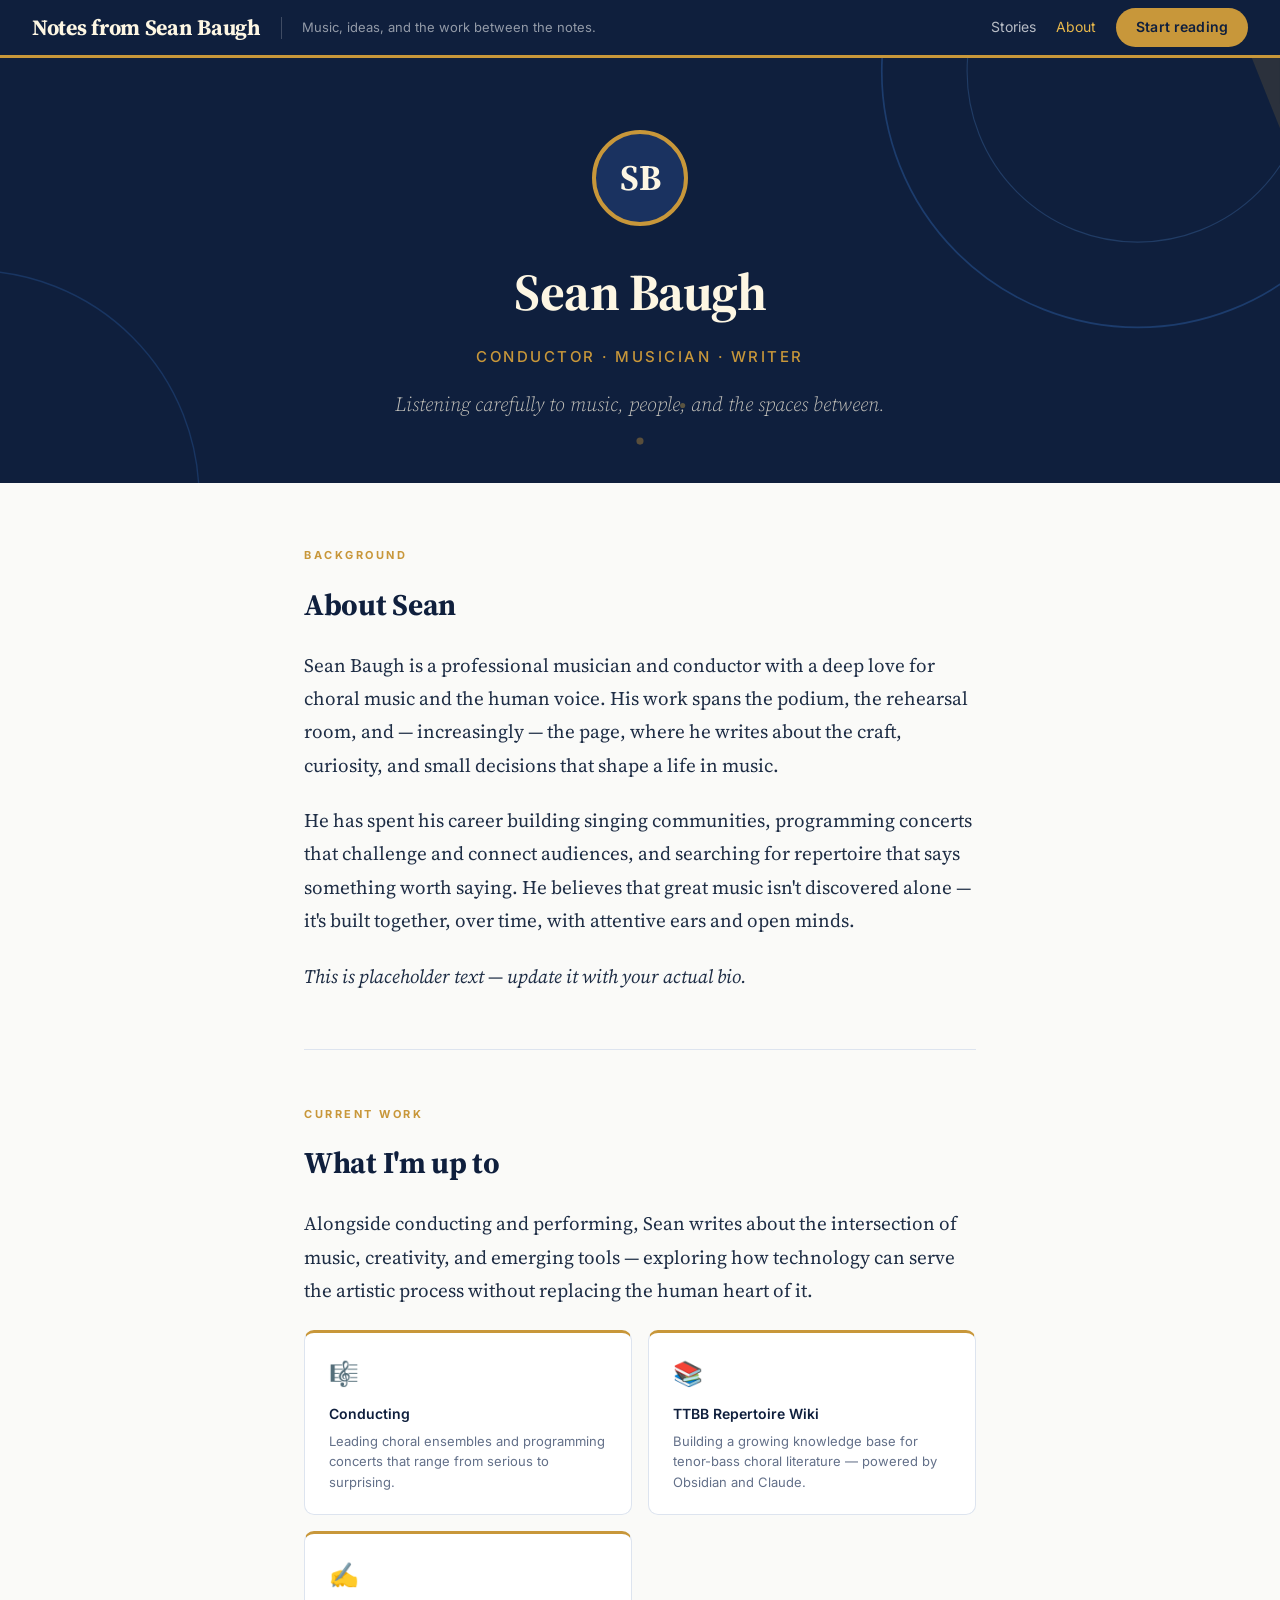
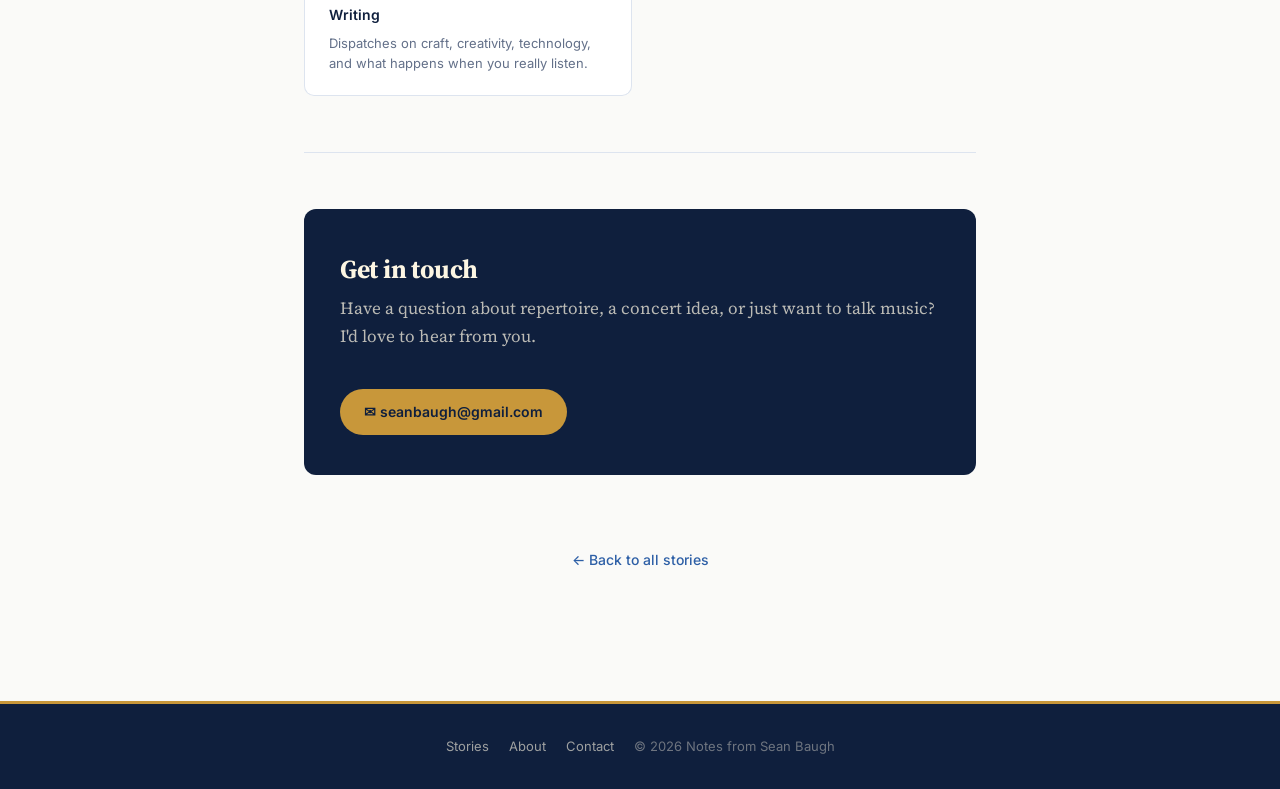
==== pages/about.html @ 3ece3f8c "Another commit" ====
<!DOCTYPE html>
<html lang="en">
<head>
  <meta charset="UTF-8" />
  <meta name="viewport" content="width=device-width, initial-scale=1.0" />
  <title>About — Notes from Sean Baugh</title>
  <style>
@import url('https://fonts.googleapis.com/css2?family=Source+Serif+4:ital,opsz,wght@0,8..60,300;0,8..60,400;0,8..60,600;0,8..60,700;1,8..60,300;1,8..60,400;1,8..60,600&family=Inter:wght@300;400;500;600&display=swap');
*,*::before,*::after{box-sizing:border-box;margin:0;padding:0}
:root{--navy:#0f1f3d;--navy-mid:#1a3260;--blue:#2d5fa6;--blue-light:#4a7fc1;--sky:#d6e4f5;--gold:#c8973a;--amber:#e8b84b;--cream:#fdf6e3;--beige:#f5ead0;--sand:#e8d9b8;--white:#ffffff;--off-white:#fafaf8;--near-black:#111827;--dark-text:#1e2d45;--mid-gray:#637089;--border:#dde4ef;--serif:'Source Serif 4','Georgia',serif;--sans:'Inter',-apple-system,BlinkMacSystemFont,'Segoe UI',sans-serif}
html{font-size:16px;scroll-behavior:smooth}
body{background:var(--off-white);color:var(--dark-text);font-family:var(--sans);-webkit-font-smoothing:antialiased;line-height:1.6}
a{color:inherit;text-decoration:none}
img{max-width:100%;height:auto;display:block}
.m-nav{position:sticky;top:0;z-index:200;background:var(--navy);border-bottom:3px solid var(--gold);height:58px;display:flex;align-items:center;padding:0 32px;gap:20px}
.m-nav-logo{font-family:var(--serif);font-size:22px;font-weight:700;letter-spacing:-.3px;color:var(--cream);flex-shrink:0;text-decoration:none}
.m-nav-divider{width:1px;height:22px;background:rgba(255,255,255,.2);flex-shrink:0}
.m-nav-tagline{font-family:var(--sans);font-size:13px;color:rgba(255,255,255,.55);flex:1;white-space:nowrap;overflow:hidden;text-overflow:ellipsis}
.m-nav-right{display:flex;align-items:center;gap:20px;flex-shrink:0}
.m-nav-link{font-size:14px;color:rgba(255,255,255,.7);transition:color .15s}
.m-nav-link:hover{color:var(--amber)}
.m-nav-cta{background:var(--gold);color:var(--navy);font-size:14px;font-weight:600;padding:8px 20px;border-radius:100px;transition:background .15s,transform .1s;letter-spacing:.01em}
.m-nav-cta:hover{background:var(--amber);transform:translateY(-1px)}
.m-footer{background:var(--navy);border-top:3px solid var(--gold);padding:32px;display:flex;flex-wrap:wrap;gap:20px;align-items:center;justify-content:center}
.m-footer-link{font-size:13px;color:rgba(253,246,227,.6);transition:color .15s}
.m-footer-link:hover{color:var(--amber)}
.m-footer-copy{font-size:13px;color:rgba(253,246,227,.4)}
@media(max-width:600px){.m-nav-tagline,.m-nav-divider{display:none}.m-nav{padding:0 20px}}
    /* ---- About-page specific layout ---- */
    /* ---- About-page specific layout ---- */
    .m-about-hero {
      background: var(--navy);
      padding: 72px 24px 64px;
      text-align: center;
      position: relative;
      overflow: hidden;
    }
    .m-about-hero::before {
      content: '';
      position: absolute;
      inset: 0;
      background-image: url("data:image/svg+xml,%3Csvg xmlns='http://www.w3.org/2000/svg' width='900' height='400' viewBox='0 0 900 400'%3E%3Ccircle cx='800' cy='60' r='180' fill='none' stroke='%232d5fa6' stroke-width='1.2' opacity='0.45'/%3E%3Ccircle cx='800' cy='60' r='120' fill='none' stroke='%234a7fc1' stroke-width='0.8' opacity='0.3'/%3E%3Ccircle cx='-20' cy='360' r='160' fill='none' stroke='%232d5fa6' stroke-width='1' opacity='0.35'/%3E%3Cpolygon points='860,0 900,0 900,100' fill='%23c8973a' opacity='0.15'/%3E%3Ccircle cx='450' cy='320' r='2.5' fill='%23c8973a' opacity='0.4'/%3E%3Ccircle cx='480' cy='295' r='1.8' fill='%23e8b84b' opacity='0.35'/%3E%3C/svg%3E");
      background-size: cover;
      background-position: center;
      pointer-events: none;
    }
    .m-about-hero-inner {
      position: relative;
      z-index: 1;
      max-width: 640px;
      margin: 0 auto;
    }
    .m-about-avatar {
      width: 96px;
      height: 96px;
      border-radius: 50%;
      background: var(--navy-mid);
      border: 4px solid var(--gold);
      display: flex;
      align-items: center;
      justify-content: center;
      font-family: var(--serif);
      font-size: 36px;
      font-weight: 700;
      color: var(--cream);
      margin: 0 auto 24px;
    }
    .m-about-hero-name {
      font-family: var(--serif);
      font-size: clamp(32px, 5vw, 52px);
      font-weight: 700;
      color: var(--cream);
      letter-spacing: -0.5px;
      margin-bottom: 12px;
    }
    .m-about-hero-role {
      font-family: var(--sans);
      font-size: 15px;
      font-weight: 500;
      color: var(--gold);
      text-transform: uppercase;
      letter-spacing: 2.5px;
      margin-bottom: 20px;
    }
    .m-about-hero-tagline {
      font-family: var(--serif);
      font-size: 20px;
      font-style: italic;
      font-weight: 300;
      color: rgba(253,246,227,0.75);
      line-height: 1.5;
    }

    /* ---- Content sections ---- */
    .m-about-body {
      max-width: 720px;
      margin: 0 auto;
      padding: 64px 24px 80px;
    }
    .m-about-section {
      margin-bottom: 56px;
    }
    .m-about-section-label {
      font-family: var(--sans);
      font-size: 11px;
      font-weight: 700;
      color: var(--gold);
      text-transform: uppercase;
      letter-spacing: 2.5px;
      margin-bottom: 16px;
    }
    .m-about-section h2 {
      font-family: var(--serif);
      font-size: 30px;
      font-weight: 700;
      color: var(--navy);
      letter-spacing: -0.3px;
      margin-bottom: 20px;
    }
    .m-about-section p {
      font-family: var(--serif);
      font-size: 19px;
      line-height: 1.75;
      color: var(--dark-text);
      margin-bottom: 1.4rem;
    }
    .m-about-divider {
      border: none;
      border-top: 1px solid var(--border);
      margin: 0 0 56px;
    }

    /* ---- Role cards ---- */
    .m-role-grid {
      display: grid;
      grid-template-columns: repeat(auto-fit, minmax(240px, 1fr));
      gap: 16px;
      margin-top: 8px;
    }
    .m-role-card {
      background: var(--white);
      border: 1px solid var(--border);
      border-radius: 10px;
      padding: 22px 24px;
      border-top: 3px solid var(--gold);
    }
    .m-role-card-icon {
      font-size: 24px;
      margin-bottom: 10px;
    }
    .m-role-card-title {
      font-family: var(--sans);
      font-size: 14px;
      font-weight: 600;
      color: var(--navy);
      margin-bottom: 6px;
    }
    .m-role-card-desc {
      font-family: var(--sans);
      font-size: 13px;
      color: var(--mid-gray);
      line-height: 1.55;
    }

    /* ---- Contact section ---- */
    .m-contact-block {
      background: var(--navy);
      border-radius: 12px;
      padding: 40px 36px;
      color: var(--cream);
      display: flex;
      flex-direction: column;
      gap: 16px;
    }
    .m-contact-block h2 {
      font-family: var(--serif);
      font-size: 26px;
      font-weight: 700;
      color: var(--cream);
      margin-bottom: 4px;
    }
    .m-contact-block p {
      font-family: var(--serif);
      font-size: 17px;
      color: rgba(253,246,227,0.72);
      line-height: 1.65;
    }
    .m-contact-email {
      display: inline-flex;
      align-items: center;
      gap: 8px;
      background: var(--gold);
      color: var(--navy);
      font-family: var(--sans);
      font-size: 14px;
      font-weight: 600;
      padding: 12px 24px;
      border-radius: 100px;
      width: fit-content;
      transition: background 0.15s, transform 0.1s;
    }
    .m-contact-email:hover {
      background: var(--amber);
      transform: translateY(-1px);
    }

    /* ---- Back to stories CTA ---- */
    .m-about-cta-row {
      text-align: center;
      padding: 16px 0 48px;
    }
    .m-about-cta-row a {
      font-family: var(--sans);
      font-size: 14px;
      color: var(--blue);
      font-weight: 500;
      transition: color 0.15s;
    }
    .m-about-cta-row a:hover { color: var(--navy); }
  </style>
</head>
<body>

<!-- NAV -->
<nav class="m-nav">
  <a href="../index.html" class="m-nav-logo">Notes from Sean Baugh</a>
  <div class="m-nav-divider"></div>
  <span class="m-nav-tagline">Music, ideas, and the work between the notes.</span>
  <div class="m-nav-right">
    <a href="../index.html" class="m-nav-link">Stories</a>
    <a href="about.html" class="m-nav-link" style="color: var(--amber);">About</a>
    <a href="../index.html#feed" class="m-nav-cta">Start reading</a>
  </div>
</nav>

<!-- HERO -->
<div class="m-about-hero">
  <div class="m-about-hero-inner">
    <div class="m-about-avatar">SB</div>
    <div class="m-about-hero-name">Sean Baugh</div>
    <div class="m-about-hero-role">Conductor · Musician · Writer</div>
    <div class="m-about-hero-tagline">Listening carefully to music, people, and the spaces between.</div>
  </div>
</div>

<!-- BODY -->
<div class="m-about-body">

  <!-- Bio -->
  <div class="m-about-section">
    <div class="m-about-section-label">Background</div>
    <h2>About Sean</h2>
    <p>Sean Baugh is a professional musician and conductor with a deep love for choral music and the human voice. His work spans the podium, the rehearsal room, and — increasingly — the page, where he writes about the craft, curiosity, and small decisions that shape a life in music.</p>
    <p>He has spent his career building singing communities, programming concerts that challenge and connect audiences, and searching for repertoire that says something worth saying. He believes that great music isn't discovered alone — it's built together, over time, with attentive ears and open minds.</p>
    <p><em>This is placeholder text — update it with your actual bio.</em></p>
  </div>

  <hr class="m-about-divider" />

  <!-- Current work -->
  <div class="m-about-section">
    <div class="m-about-section-label">Current Work</div>
    <h2>What I'm up to</h2>
    <p>Alongside conducting and performing, Sean writes about the intersection of music, creativity, and emerging tools — exploring how technology can serve the artistic process without replacing the human heart of it.</p>

    <div class="m-role-grid">
      <div class="m-role-card">
        <div class="m-role-card-icon">🎼</div>
        <div class="m-role-card-title">Conducting</div>
        <div class="m-role-card-desc">Leading choral ensembles and programming concerts that range from serious to surprising.</div>
      </div>
      <div class="m-role-card">
        <div class="m-role-card-icon">📚</div>
        <div class="m-role-card-title">TTBB Repertoire Wiki</div>
        <div class="m-role-card-desc">Building a growing knowledge base for tenor-bass choral literature — powered by Obsidian and Claude.</div>
      </div>
      <div class="m-role-card">
        <div class="m-role-card-icon">✍️</div>
        <div class="m-role-card-title">Writing</div>
        <div class="m-role-card-desc">Dispatches on craft, creativity, technology, and what happens when you really listen.</div>
      </div>
    </div>
  </div>

  <hr class="m-about-divider" />

  <!-- Contact -->
  <div class="m-about-section">
    <div class="m-contact-block">
      <div>
        <h2>Get in touch</h2>
        <p>Have a question about repertoire, a concert idea, or just want to talk music? I'd love to hear from you.</p>
      </div>
      <a href="mailto:seanbaugh@gmail.com" class="m-contact-email">✉ seanbaugh@gmail.com</a>
    </div>
  </div>

  <!-- Back to stories -->
  <div class="m-about-cta-row">
    <a href="../index.html">← Back to all stories</a>
  </div>

</div>

<!-- FOOTER -->
<footer class="m-footer">
  <a href="../index.html" class="m-footer-link">Stories</a>
  <a href="about.html" class="m-footer-link">About</a>
  <a href="mailto:seanbaugh@gmail.com" class="m-footer-link">Contact</a>
  <span class="m-footer-copy">© 2026 Notes from Sean Baugh</span>
</footer>

</body>
</html>
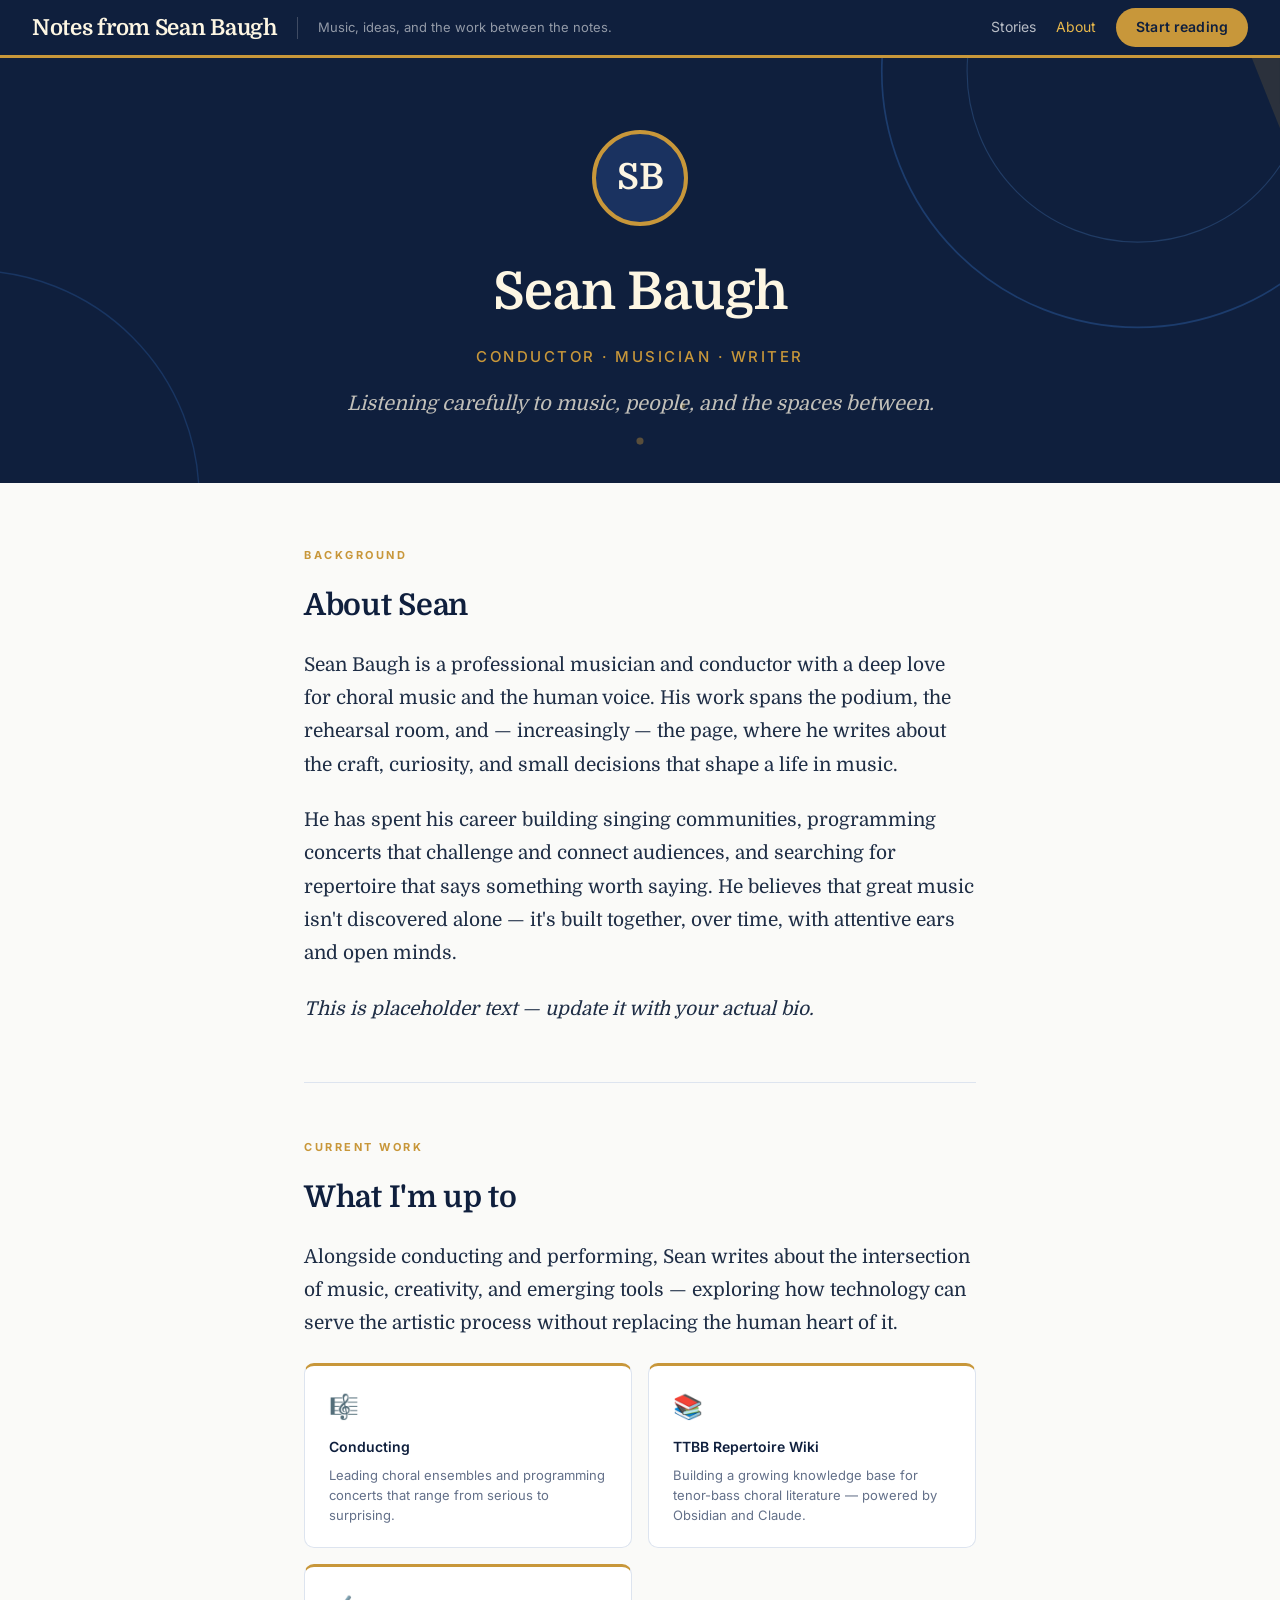
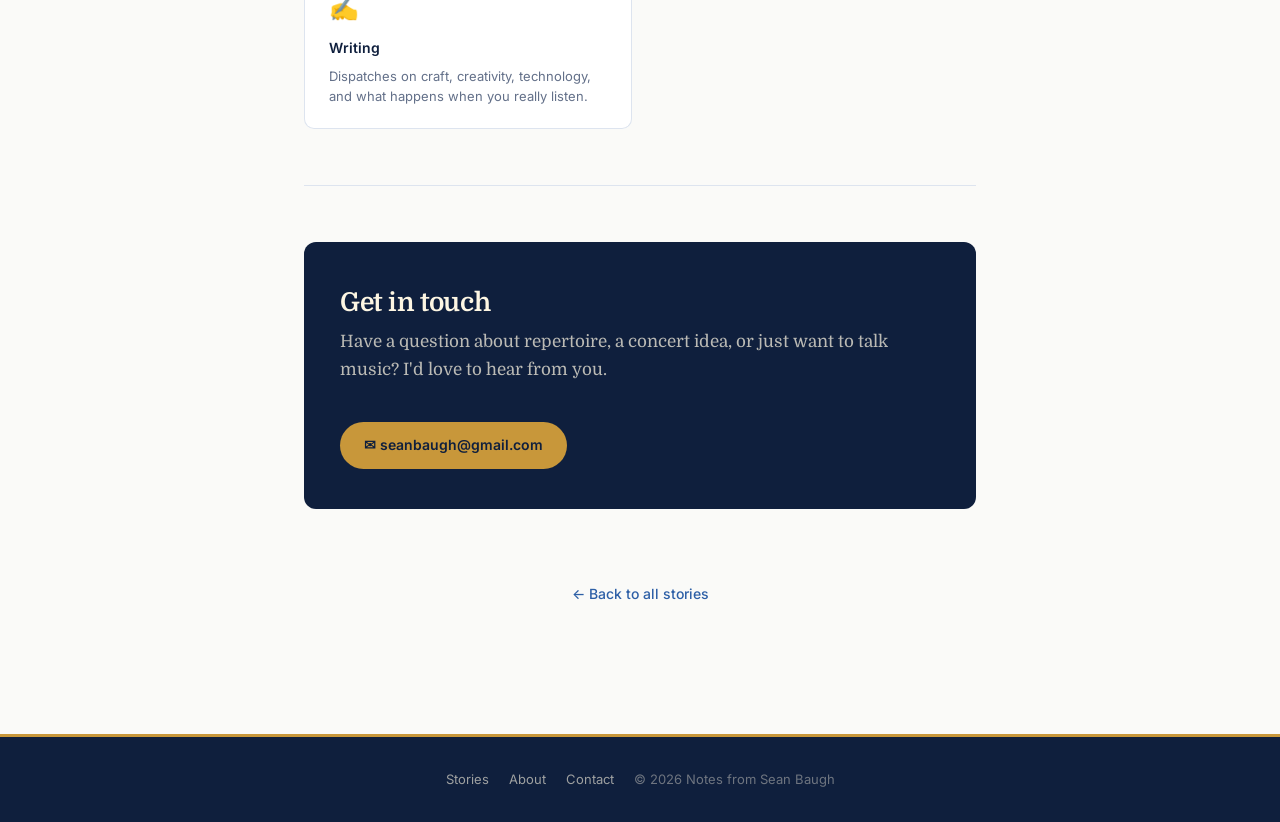
==== commit f7e3e6fe: "Another font change" ====
--- a/pages/about.html
+++ b/pages/about.html
@@ -5,9 +5,9 @@
   <meta name="viewport" content="width=device-width, initial-scale=1.0" />
   <title>About — Notes from Sean Baugh</title>
   <style>
-@import url('https://fonts.googleapis.com/css2?family=Source+Serif+4:ital,opsz,wght@0,8..60,300;0,8..60,400;0,8..60,600;0,8..60,700;1,8..60,300;1,8..60,400;1,8..60,600&family=Inter:wght@300;400;500;600&display=swap');
+@import url('https://fonts.googleapis.com/css2?family=Domine:wght@400;500;600;700&family=Inter:wght@300;400;500;600&display=swap');
 *,*::before,*::after{box-sizing:border-box;margin:0;padding:0}
-:root{--navy:#0f1f3d;--navy-mid:#1a3260;--blue:#2d5fa6;--blue-light:#4a7fc1;--sky:#d6e4f5;--gold:#c8973a;--amber:#e8b84b;--cream:#fdf6e3;--beige:#f5ead0;--sand:#e8d9b8;--white:#ffffff;--off-white:#fafaf8;--near-black:#111827;--dark-text:#1e2d45;--mid-gray:#637089;--border:#dde4ef;--serif:'Source Serif 4','Georgia',serif;--sans:'Inter',-apple-system,BlinkMacSystemFont,'Segoe UI',sans-serif}
+:root{--navy:#0f1f3d;--navy-mid:#1a3260;--blue:#2d5fa6;--blue-light:#4a7fc1;--sky:#d6e4f5;--gold:#c8973a;--amber:#e8b84b;--cream:#fdf6e3;--beige:#f5ead0;--sand:#e8d9b8;--white:#ffffff;--off-white:#fafaf8;--near-black:#111827;--dark-text:#1e2d45;--mid-gray:#637089;--border:#dde4ef;--serif:'Domine','Georgia',serif;--sans:'Inter',-apple-system,BlinkMacSystemFont,'Segoe UI',sans-serif}
 html{font-size:16px;scroll-behavior:smooth}
 body{background:var(--off-white);color:var(--dark-text);font-family:var(--sans);-webkit-font-smoothing:antialiased;line-height:1.6}
 a{color:inherit;text-decoration:none}
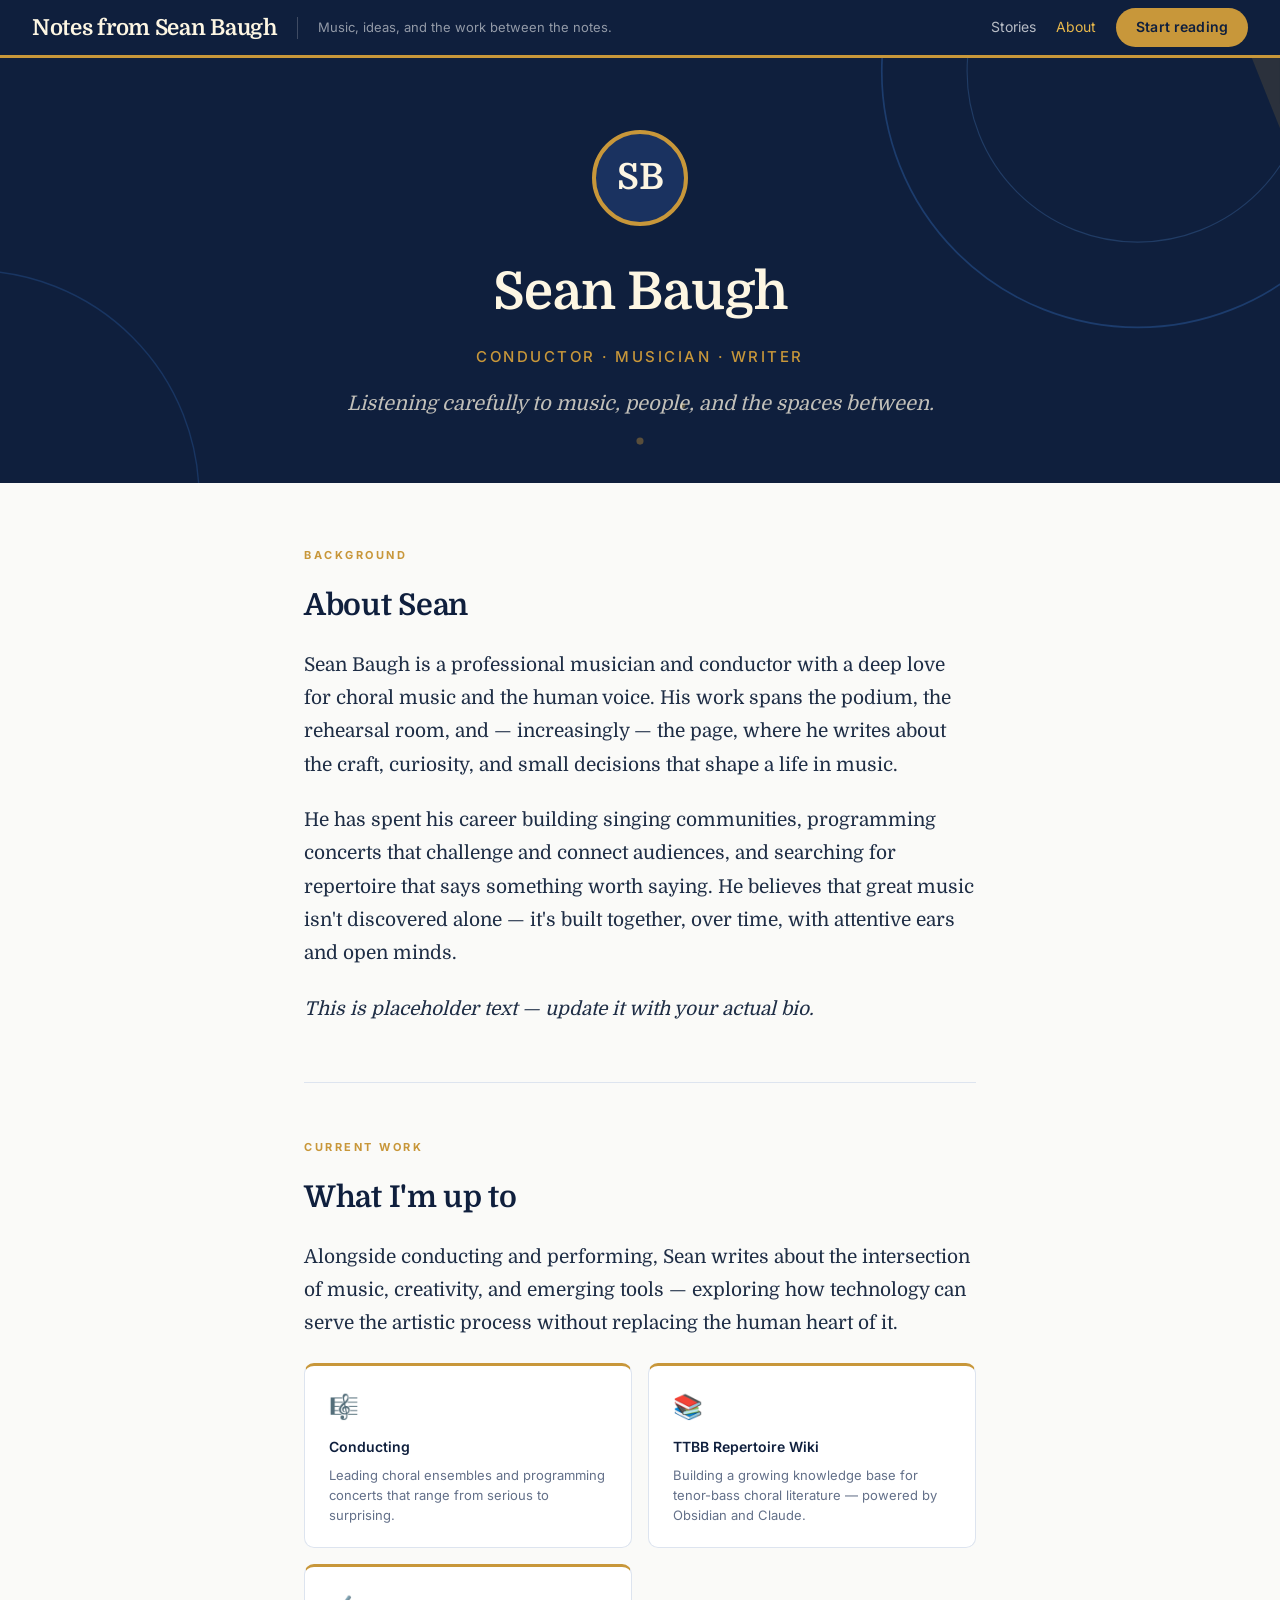
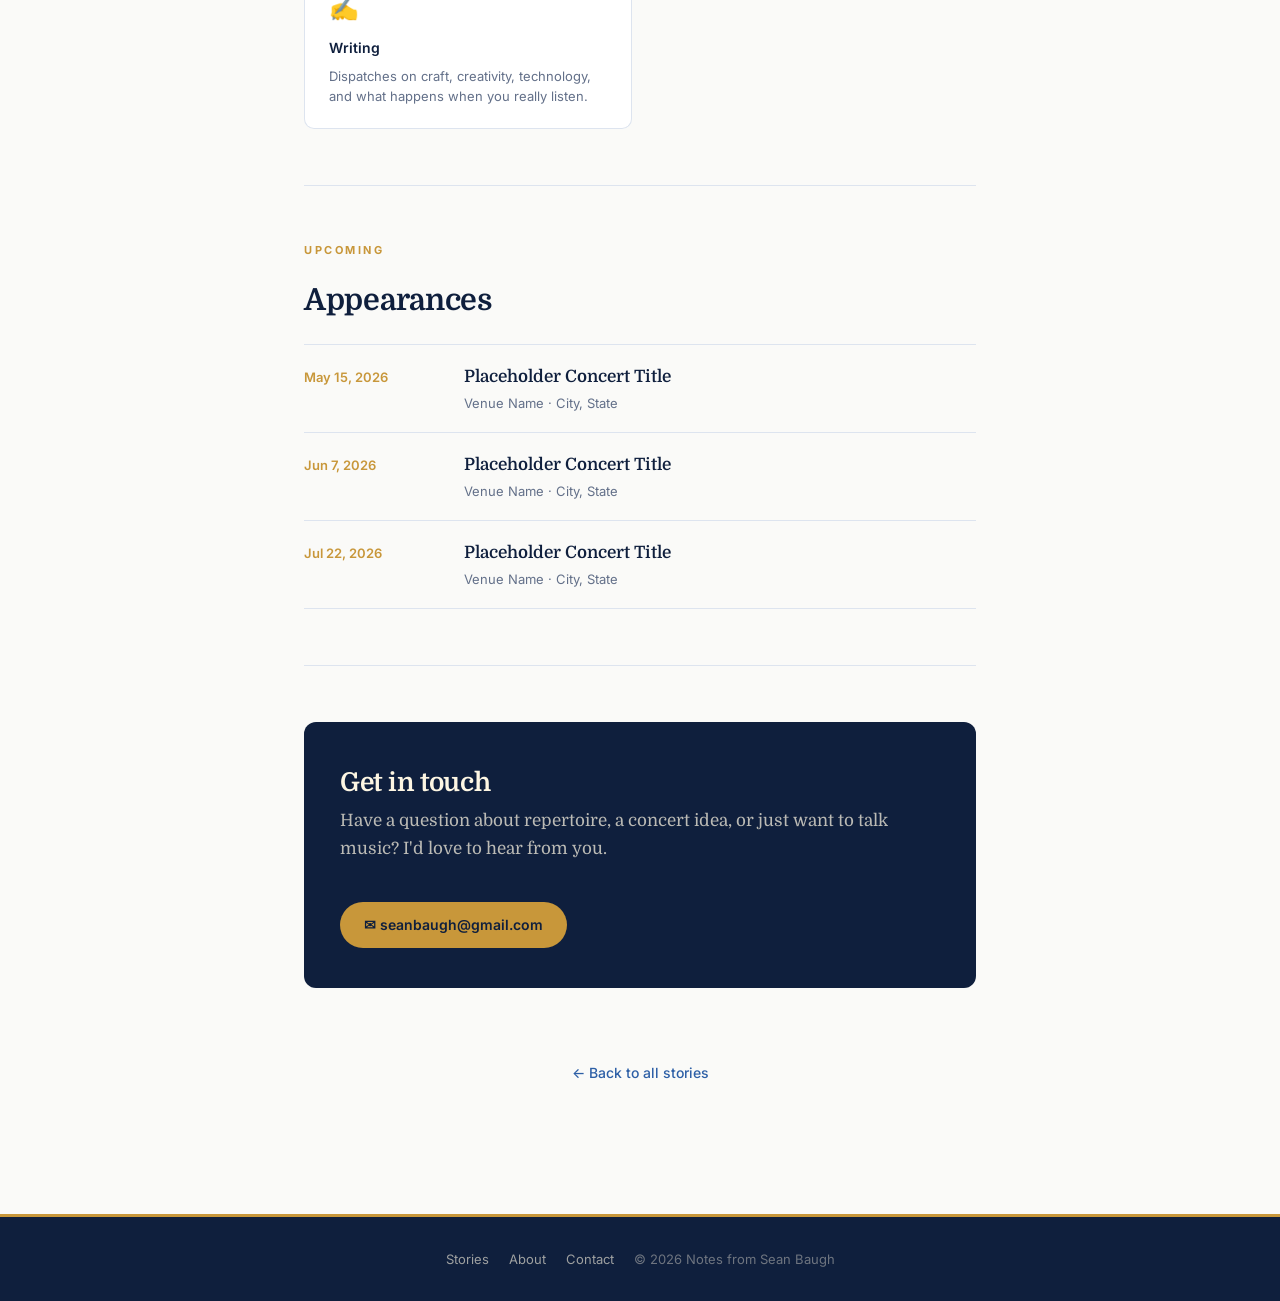
==== commit aeab4a24: "About page" ====
--- a/pages/about.html
+++ b/pages/about.html
@@ -204,6 +204,45 @@
       transform: translateY(-1px);
     }
 
+    /* ---- Appearances ---- */
+    .m-appearances-list {
+      display: flex;
+      flex-direction: column;
+      gap: 0;
+      margin-top: 8px;
+    }
+    .m-appearance-row {
+      display: flex;
+      align-items: baseline;
+      gap: 20px;
+      padding: 18px 0;
+      border-bottom: 1px solid var(--border);
+    }
+    .m-appearance-row:first-child {
+      border-top: 1px solid var(--border);
+    }
+    .m-appearance-date {
+      font-family: var(--sans);
+      font-size: 13px;
+      font-weight: 600;
+      color: var(--gold);
+      white-space: nowrap;
+      min-width: 140px;
+    }
+    .m-appearance-details { flex: 1; }
+    .m-appearance-title {
+      font-family: var(--serif);
+      font-size: 17px;
+      font-weight: 600;
+      color: var(--navy);
+      margin-bottom: 3px;
+    }
+    .m-appearance-location {
+      font-family: var(--sans);
+      font-size: 13px;
+      color: var(--mid-gray);
+    }
+
     /* ---- Back to stories CTA ---- */
     .m-about-cta-row {
       text-align: center;
@@ -284,6 +323,42 @@
 
   <hr class="m-about-divider" />
 
+  <!-- Appearances -->
+  <div class="m-about-section">
+    <div class="m-about-section-label">Upcoming</div>
+    <h2>Appearances</h2>
+
+    <div class="m-appearances-list">
+
+      <div class="m-appearance-row">
+        <div class="m-appearance-date">May 15, 2026</div>
+        <div class="m-appearance-details">
+          <div class="m-appearance-title">Placeholder Concert Title</div>
+          <div class="m-appearance-location">Venue Name · City, State</div>
+        </div>
+      </div>
+
+      <div class="m-appearance-row">
+        <div class="m-appearance-date">Jun 7, 2026</div>
+        <div class="m-appearance-details">
+          <div class="m-appearance-title">Placeholder Concert Title</div>
+          <div class="m-appearance-location">Venue Name · City, State</div>
+        </div>
+      </div>
+
+      <div class="m-appearance-row">
+        <div class="m-appearance-date">Jul 22, 2026</div>
+        <div class="m-appearance-details">
+          <div class="m-appearance-title">Placeholder Concert Title</div>
+          <div class="m-appearance-location">Venue Name · City, State</div>
+        </div>
+      </div>
+
+    </div>
+  </div>
+
+  <hr class="m-about-divider" />
+
   <!-- Contact -->
   <div class="m-about-section">
     <div class="m-contact-block">
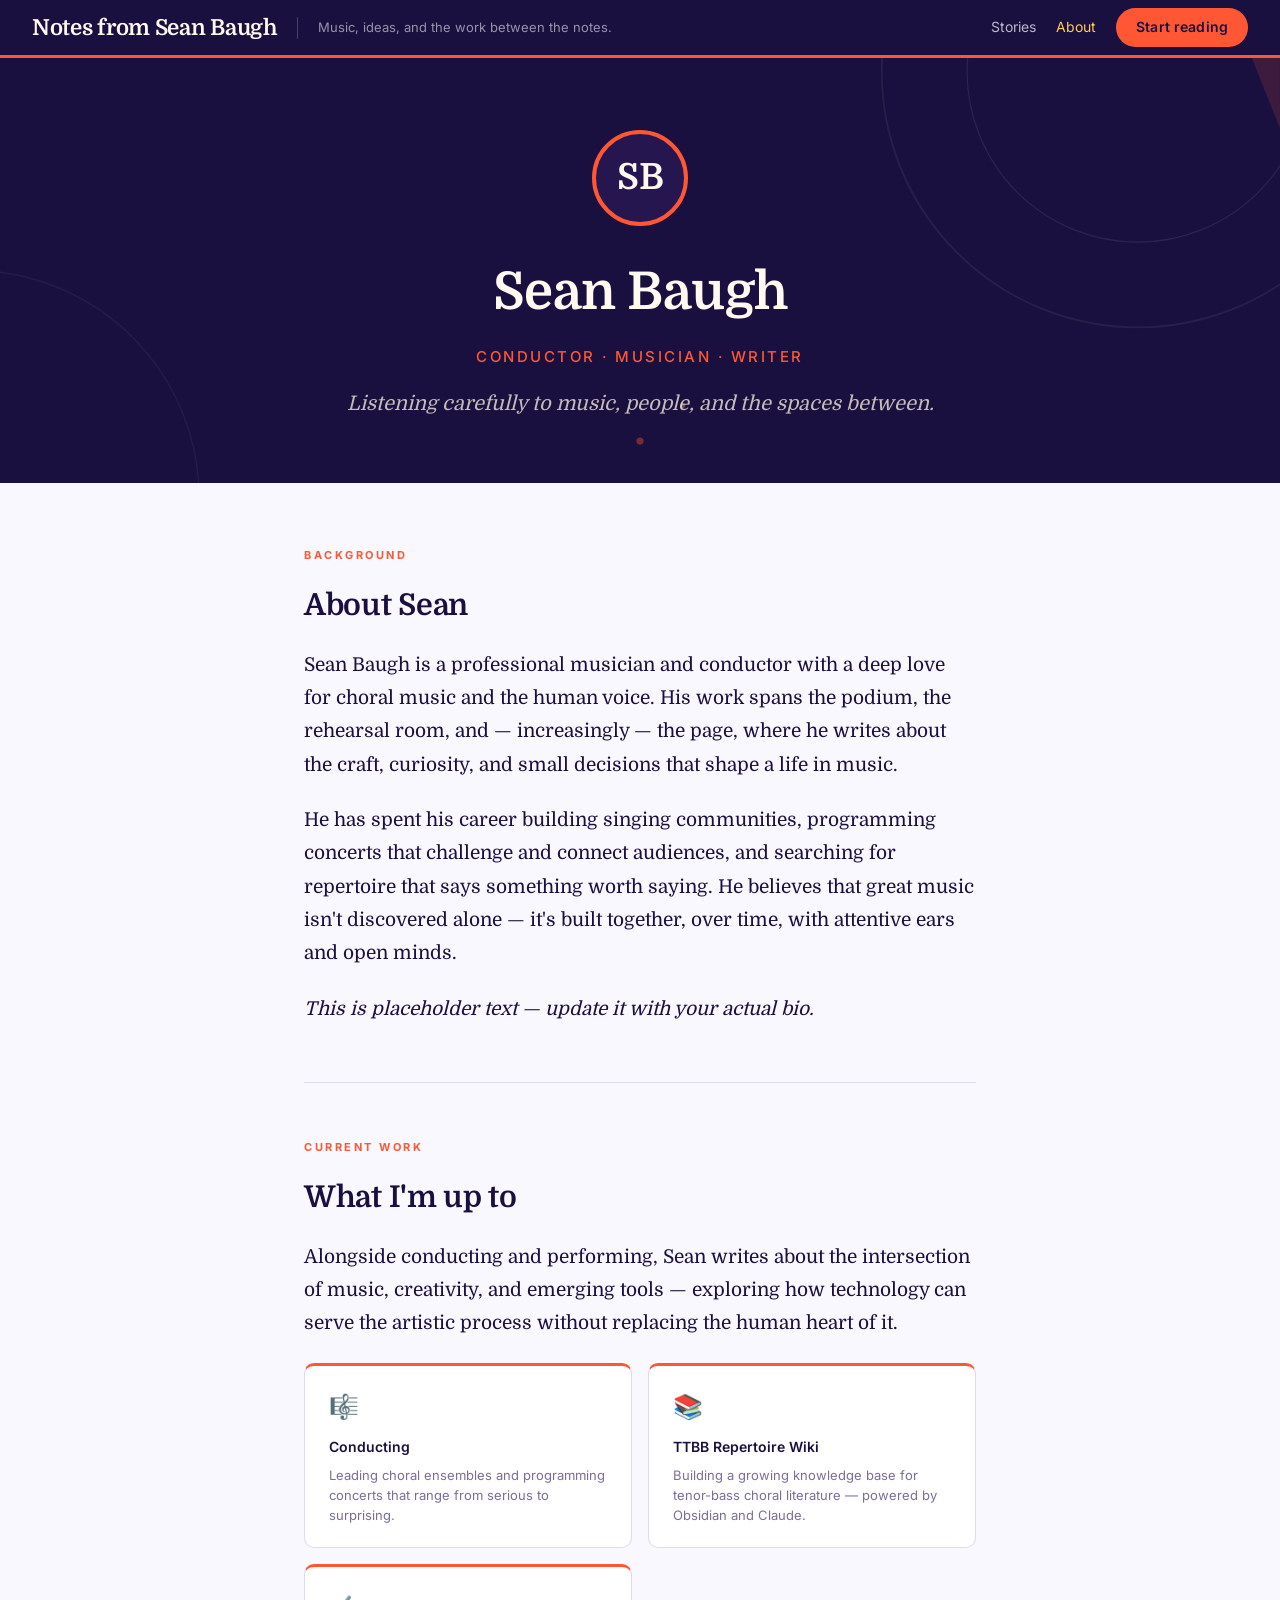
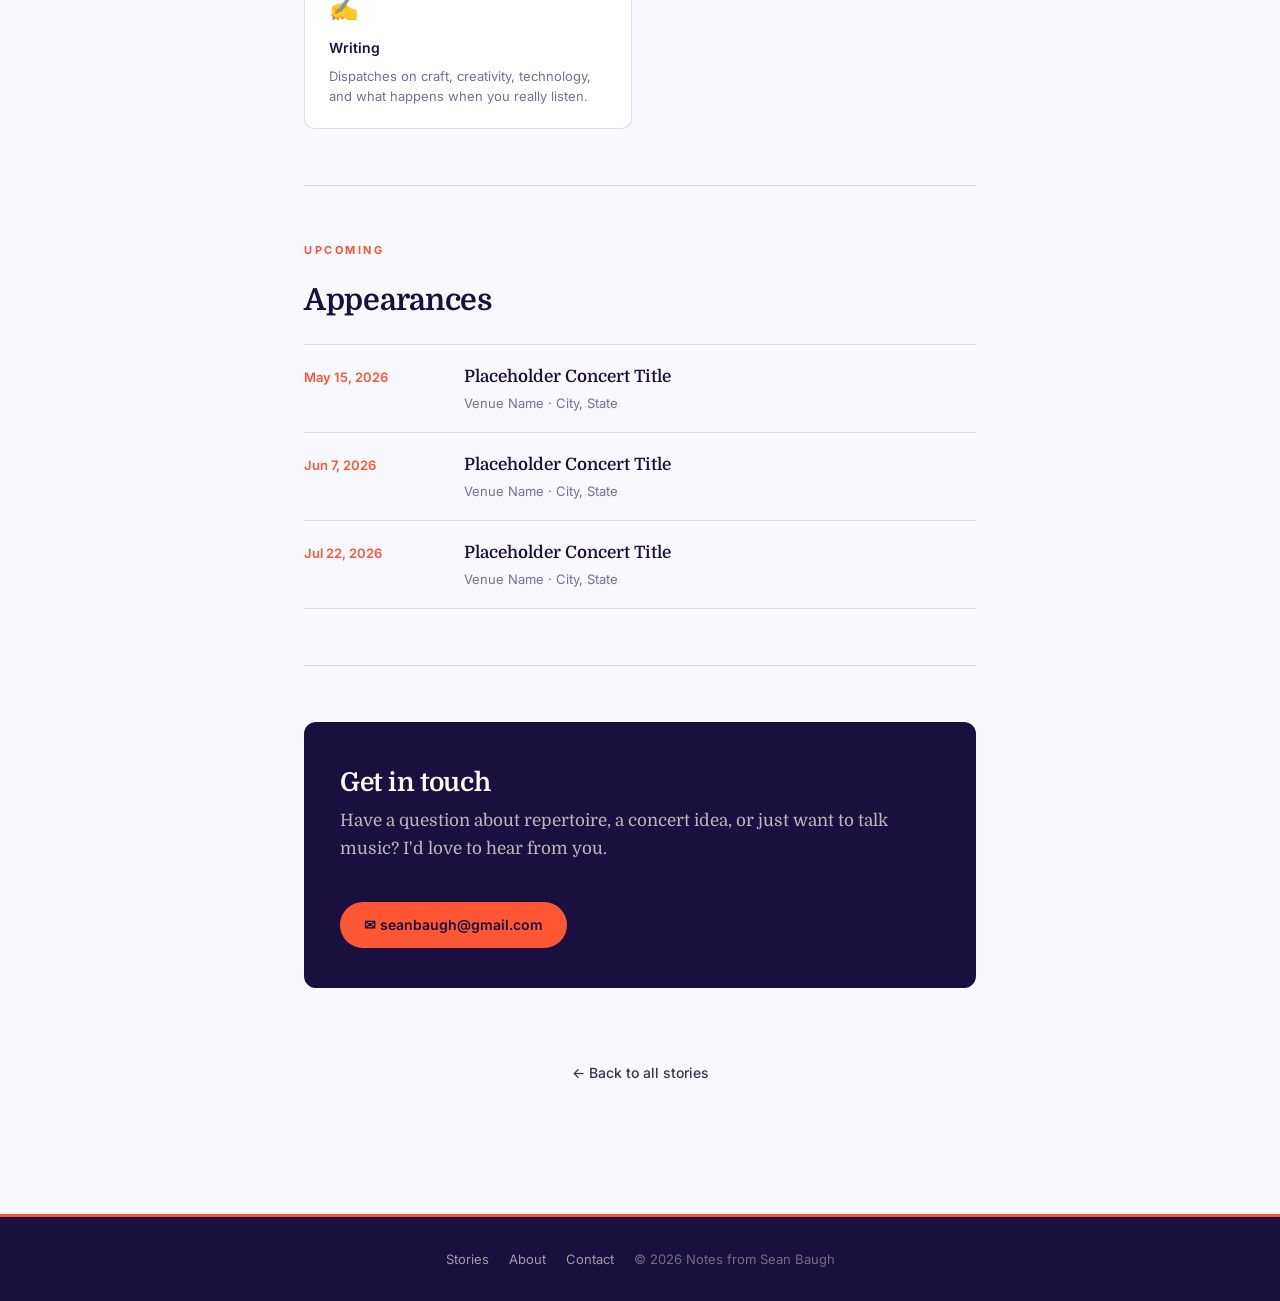
==== commit b6166bd1: "More color changes" ====
--- a/pages/about.html
+++ b/pages/about.html
@@ -7,7 +7,7 @@
   <style>
 @import url('https://fonts.googleapis.com/css2?family=Domine:wght@400;500;600;700&family=Inter:wght@300;400;500;600&display=swap');
 *,*::before,*::after{box-sizing:border-box;margin:0;padding:0}
-:root{--navy:#0f1f3d;--navy-mid:#1a3260;--blue:#2d5fa6;--blue-light:#4a7fc1;--sky:#d6e4f5;--gold:#c8973a;--amber:#e8b84b;--cream:#fdf6e3;--beige:#f5ead0;--sand:#e8d9b8;--white:#ffffff;--off-white:#fafaf8;--near-black:#111827;--dark-text:#1e2d45;--mid-gray:#637089;--border:#dde4ef;--serif:'Domine','Georgia',serif;--sans:'Inter',-apple-system,BlinkMacSystemFont,'Segoe UI',sans-serif}
+:root{--navy:#1a1040;--navy-mid:#251650;--blue:#3d3355;--blue-light:#5a4f7a;--sky:#e8e4f5;--gold:#ff5733;--amber:#ffcc55;--cream:#fff9f0;--beige:#fff3e0;--sand:#ffe0b0;--white:#ffffff;--off-white:#faf8ff;--near-black:#0d0a1a;--dark-text:#1a1040;--mid-gray:#7a6e9a;--border:#e0daf0;--serif:'Domine','Georgia',serif;--sans:'Inter',-apple-system,BlinkMacSystemFont,'Segoe UI',sans-serif}
 html{font-size:16px;scroll-behavior:smooth}
 body{background:var(--off-white);color:var(--dark-text);font-family:var(--sans);-webkit-font-smoothing:antialiased;line-height:1.6}
 a{color:inherit;text-decoration:none}
@@ -39,7 +39,7 @@
       content: '';
       position: absolute;
       inset: 0;
-      background-image: url("data:image/svg+xml,%3Csvg xmlns='http://www.w3.org/2000/svg' width='900' height='400' viewBox='0 0 900 400'%3E%3Ccircle cx='800' cy='60' r='180' fill='none' stroke='%232d5fa6' stroke-width='1.2' opacity='0.45'/%3E%3Ccircle cx='800' cy='60' r='120' fill='none' stroke='%234a7fc1' stroke-width='0.8' opacity='0.3'/%3E%3Ccircle cx='-20' cy='360' r='160' fill='none' stroke='%232d5fa6' stroke-width='1' opacity='0.35'/%3E%3Cpolygon points='860,0 900,0 900,100' fill='%23c8973a' opacity='0.15'/%3E%3Ccircle cx='450' cy='320' r='2.5' fill='%23c8973a' opacity='0.4'/%3E%3Ccircle cx='480' cy='295' r='1.8' fill='%23e8b84b' opacity='0.35'/%3E%3C/svg%3E");
+      background-image: url("data:image/svg+xml,%3Csvg xmlns='http://www.w3.org/2000/svg' width='900' height='400' viewBox='0 0 900 400'%3E%3Ccircle cx='800' cy='60' r='180' fill='none' stroke='%233d3355' stroke-width='1.2' opacity='0.45'/%3E%3Ccircle cx='800' cy='60' r='120' fill='none' stroke='%235a4f7a' stroke-width='0.8' opacity='0.3'/%3E%3Ccircle cx='-20' cy='360' r='160' fill='none' stroke='%233d3355' stroke-width='1' opacity='0.35'/%3E%3Cpolygon points='860,0 900,0 900,100' fill='%23ff5733' opacity='0.15'/%3E%3Ccircle cx='450' cy='320' r='2.5' fill='%23ff5733' opacity='0.4'/%3E%3Ccircle cx='480' cy='295' r='1.8' fill='%23ffcc55' opacity='0.35'/%3E%3C/svg%3E");
       background-size: cover;
       background-position: center;
       pointer-events: none;
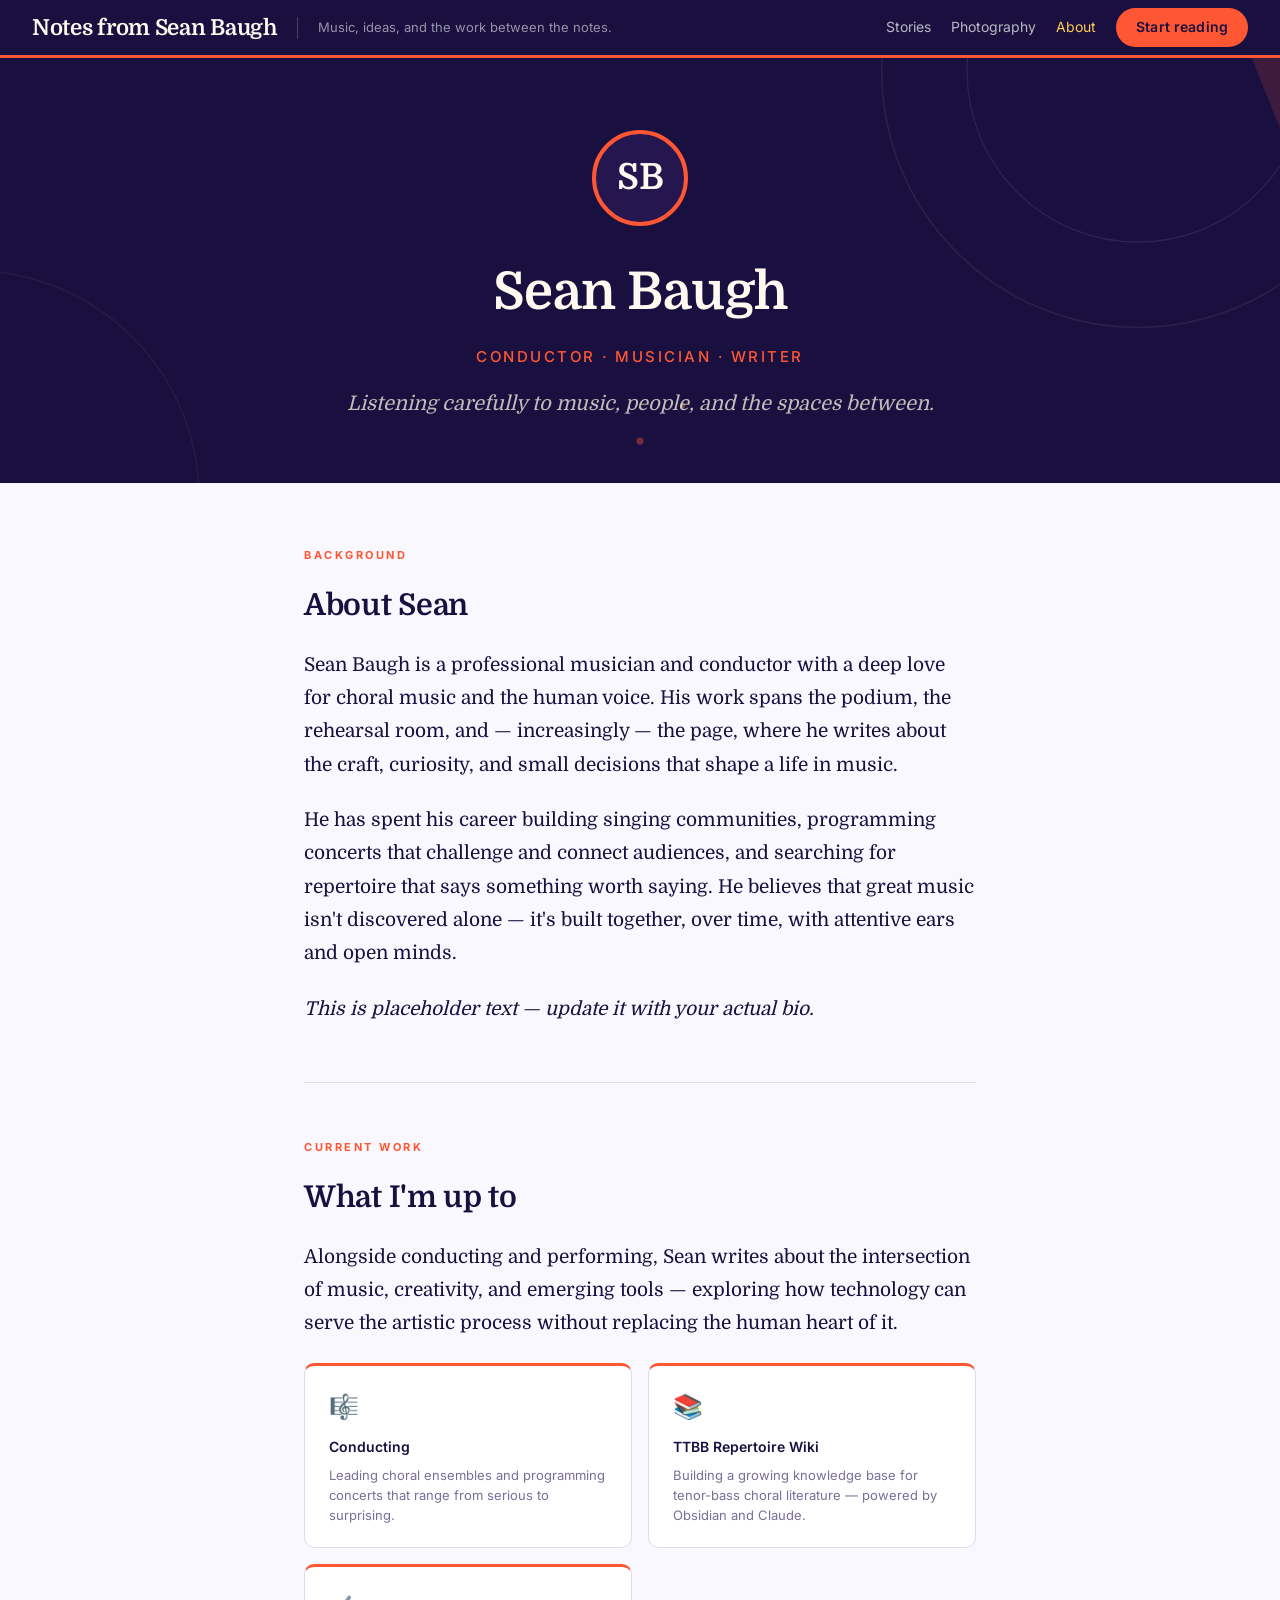
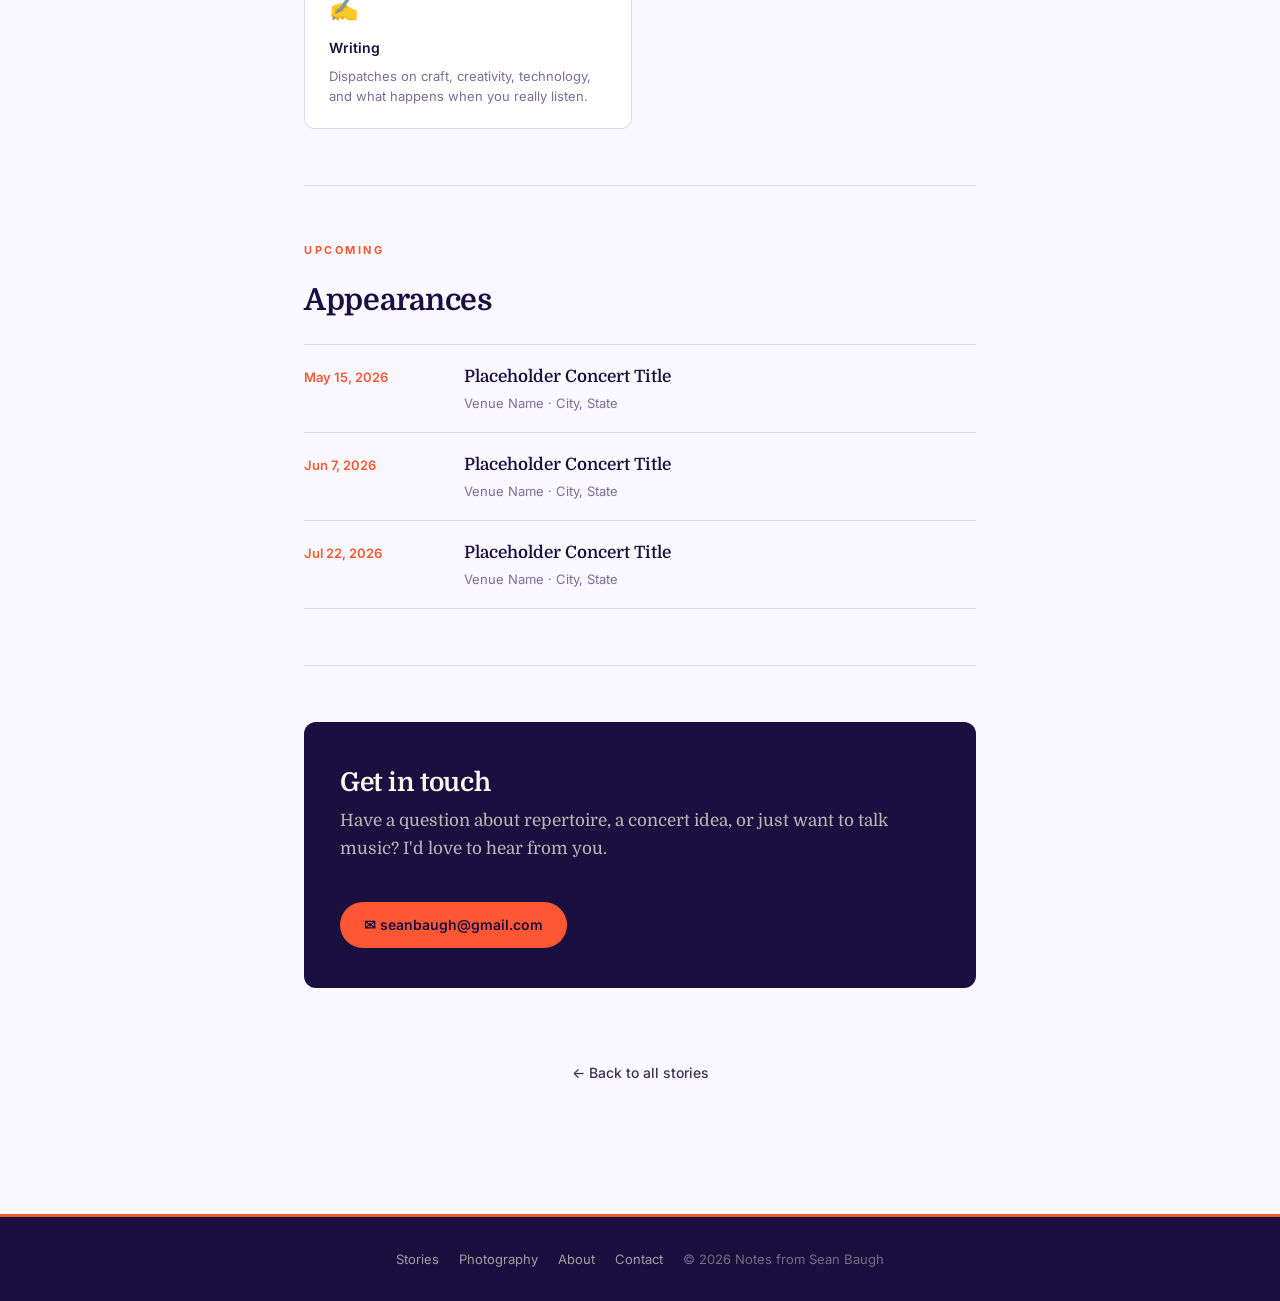
==== commit a5289862: "Added photos" ====
--- a/pages/about.html
+++ b/pages/about.html
@@ -267,6 +267,7 @@
   <span class="m-nav-tagline">Music, ideas, and the work between the notes.</span>
   <div class="m-nav-right">
     <a href="../index.html" class="m-nav-link">Stories</a>
+    <a href="photography.html" class="m-nav-link">Photography</a>
     <a href="about.html" class="m-nav-link" style="color: var(--amber);">About</a>
     <a href="../index.html#feed" class="m-nav-cta">Start reading</a>
   </div>
@@ -380,6 +381,7 @@
 <!-- FOOTER -->
 <footer class="m-footer">
   <a href="../index.html" class="m-footer-link">Stories</a>
+  <a href="photography.html" class="m-footer-link">Photography</a>
   <a href="about.html" class="m-footer-link">About</a>
   <a href="mailto:seanbaugh@gmail.com" class="m-footer-link">Contact</a>
   <span class="m-footer-copy">© 2026 Notes from Sean Baugh</span>
